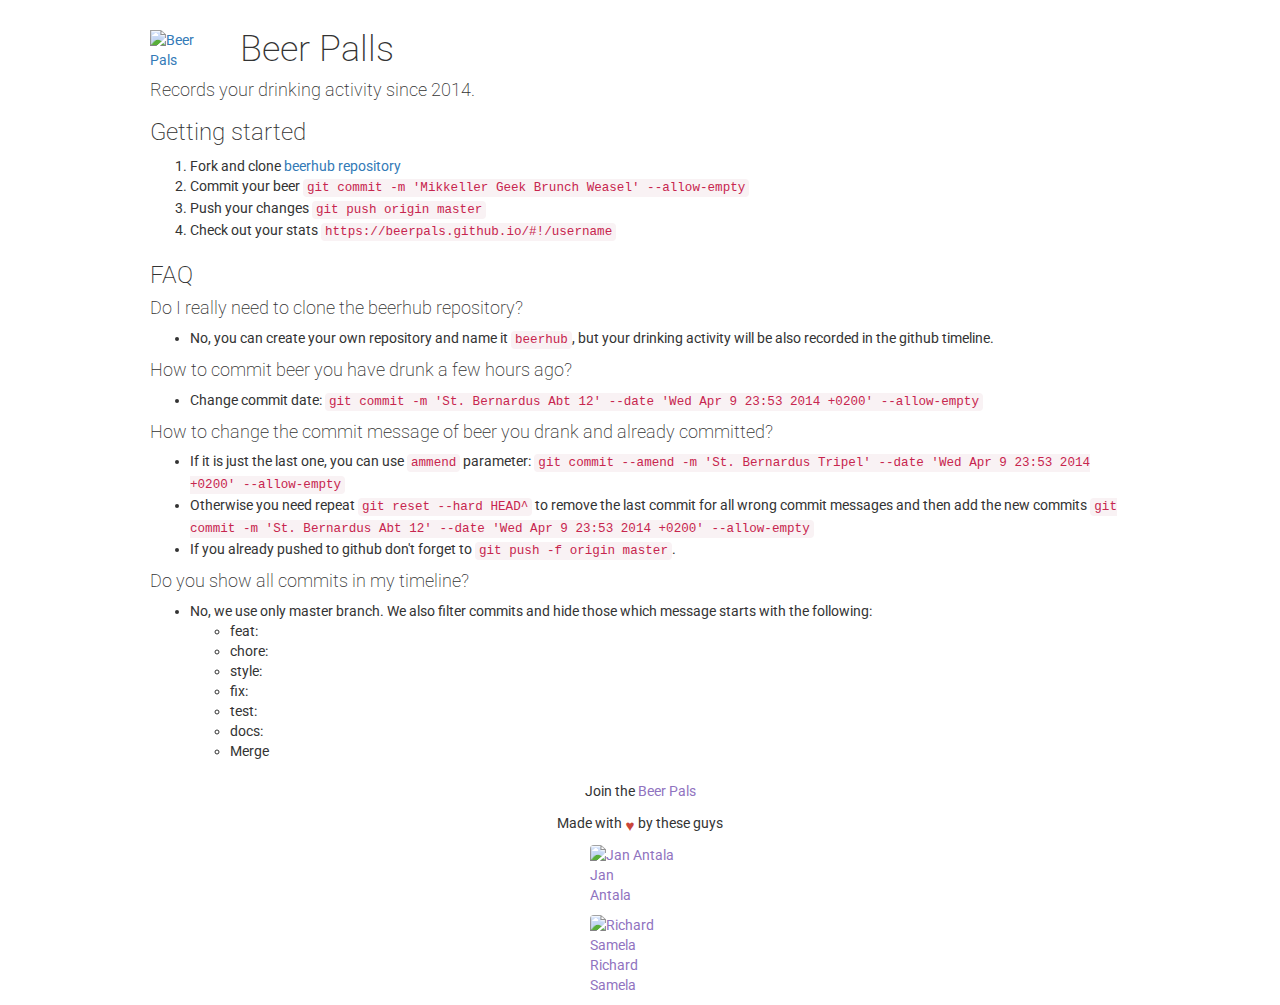
==== index.html @ 0311824c "feat: set min-height for beerhun elements" ====
<!doctype html>
<html lang="en">
<head>
  <meta charset="utf-8">
  <meta http-equiv="X-UA-Compatible" content="IE=edge,chrome=1">
  <meta name="viewport" content="width=device-width, initial-scale=1">
  <title>Beer Pals</title>
  <link rel="icon" type="image/png" href="img/logo.png">

  <link rel="stylesheet" href="//netdna.bootstrapcdn.com/bootstrap/3.2.0/css/bootstrap.min.css">
  <link rel="stylesheet" href="components/home/home.css">
  <link rel="stylesheet" href="components/beerhub/charts.css">
  <link rel="stylesheet" href="components/beerhub/contributions.css">
  <style>

    [ng-cloak] { display: none; }
    html, body { 
      font-family: 'Roboto', helvetica, arial, sans-serif;
      padding: 0;
      margin: 0;
      height: 100%;
    }

    * {
      -webkit-box-sizing: border-box;
      -moz-box-sizing: border-box;
      box-sizing: border-box;
    }

    h1, h2, h3, h4 {
      font-weight: 200;
    }

    .github-link {
      font-size: 0.5em;
    }

    .subtitle {
      padding: 0 10px;
    }

    .body {
      margin: 0 auto;
      width: 100%;
      max-width: 1000px;
      min-height: 600px;
      padding: 10px;
    }

    .beerhub-nav {
      margin-bottom: 20px;
    }

    .logo {
      float: left;
      margin-right: 20px;
      max-width: 70px;
    }

    .chart-view {
      height: 280px;
    }

    .contribution-activity {
      min-height: 300px;
    }

    .credits ul {
      list-style: none;
      text-decoration: none;
      padding: 0;
      width: 100px;
      margin: 0 auto;
      padding: 10px auto;
    }

    .credits li {
      display: inline-block;
      text-align: left;
      width: 100px;
    }

    .credits a {
      color: rgb(144, 115, 192);
    }

    .credits li img {
      border-radius: 4px;
      float: left;
      margin-right: 10px;
    }

    .love {
      font-family: sans-serif;
      display: inline-block;
      position: relative;
      top: .2em;
      font-size: 1.2em;
      color: rgb(201, 70, 59);
      -webkit-transform: scale(.9);
      -moz-transform: scale(.9);
      transform: scale(.9);
      -webkit-animation: love .5s infinite linear alternate-reverse;
      -moz-animation: love .5s infinite linear alternate-reverse;
      animation: love .5s infinite linear alternate-reverse;
    }

    @-webkit-keyframes love {
      to {
        -webkit-transform: scale(1.4);
        transform: scale(1.4);
      }
    }

    @-moz-keyframes love {
      to {
        -moz-transform: scale(1.4);
        transform: scale(1.4);
      }
    }

    @keyframes love {
      to {
        -webkit-transform: scale(1.4);
        -moz-transform: scale(1.4);
        transform: scale(1.4);
      }
    }

    </style>
</head>

<script type="text/javascript" src="bower_components/angular/angular.min.js"></script>
<script type="text/javascript" src="bower_components/angular-route/angular-route.min.js"></script>
<script type="text/javascript" src="bower_components/lodash/dist/lodash.min.js"></script>
<script type="text/javascript" src="bower_components/angular-bootstrap/ui-bootstrap-tpls.min.js"></script>

<script type="text/javascript" src="app.js"></script>
<script type="text/javascript" src="components/home/controller.js"></script>
<script type="text/javascript" src="components/beerhub/controller.js"></script>

<body class="container" ng-app="BeerPallsApp">

<div ng-view="" class="body">

</div>

<footer class="credits">
  <p class="text-center">Join the <a href="/" title="Beer Pals">Beer Pals</a></p>
  <p class="text-center">Made with <span class="love">♥</span> by these guys</p>
  <ul>
    <li>
      <p>
        <a href="/#!/janantala" title="Jan Antala">
          <img src="https://avatars.githubusercontent.com/u/840789?size=40" alt="Jan Antala">
          <span>Jan <br>Antala</span>
        </a>
      </p>
    </li>
    <li>
      <p>
        <a href="/#!/feromakovi" title="Richard Samela">
          <img src="https://avatars.githubusercontent.com/u/805629?size=40" alt="Richard Samela">
          <span>Richard <br>Samela</span>
        </a>
      </p>
    </li>
  </ul>
  <p></p>
</footer>

<link href='http://fonts.googleapis.com/css?family=Roboto:300,400,700,300italic,400italic,500,500italic,700italic' rel='stylesheet' type='text/css'>

</body>
</html>
---- components/home/home.css ----
.author {
  display: block;
  width: 50%;
  padding: 10px;
  float: left;
  text-align: center;
}

.author-avatar {
  width: 100%;
  max-width: 100px;
}
---- components/beerhub/charts.css ----
.chart {
  margin: 25px auto;
}

.chart-last-year {  
  margin: 25px auto;
  position: relative;
  width: 960px;
  height: 105px;
}

.strike-number {
  margin: 10px auto;
}

.last-year-info {  
  overflow: hidden;
}

.last-year-strike {  
  width: 33%;
  float: left;
  padding: 5px;
}

.contribution-activity-beers {
  margin: 20px auto;
}

.flex-container {
  display: -webkit-flex;
  display: -moz-flex;
  display: -ms-flex;
  display: flex;
  -webkit-flex-flow: row wrap;
  -moz-flex-flow: row wrap;
  -ms-flex-flow: row wrap;
  -ms-flex-direction: row;
  -ms-flex-wrap: wrap;
  flex-flow: row wrap;
  -webkit-justify-content: center;
  -moz-justify-content: center;
  -ms-flex-pack:justify;
  -ms-justify-content:center;
  justify-content:center;
}

.flex-row {
  -webkit-flex: 0 0 auto;
  -moz-flex: 0 0 auto;
  -ms-flex: 0 0 auto;
  flex: 0 0 auto;
  width: 25px;
  text-align: center;
  border: 2px solid white;
}

.flex-row.title {
  text-align: right;
  padding-right: 15px;
  width: 100px;
}

.flex-row.text {
  font-size: 11px;
  font-weight: bold;
}
---- components/beerhub/contributions.css ----
.contributions {
  -webkit-transition: background-color 250ms linear;
  -moz-transition: background-color 250ms linear;
  -o-transition: background-color 250ms linear;
  -ms-transition: background-color 250ms linear;
  transition: background-color 250ms linear;
}

.contributions-none {
  background-color: rgb(240,240,240);
  border: 1px solid rgb(240,240,240);
}

.contributions-low {
  background-color: rgb(211,240,141);
  border: 1px solid rgb(211,240,141);
}

.contributions-medium {
  background-color: rgb(126,213,112);
  border: 1px solid rgb(126,213,112);
}

.contributions-high {
  background-color: rgb(0,182,75);
  border: 1px solid rgb(0,182,75);
}

.contributions-most {
  background-color: rgb(0,122,41);
  border: 1px solid rgb(0,122,41);
}

.contributions:hover,
.contributions-none:hover,
.contributions-low:hover,
.contributions-medium:hover,
.contributions-high:hover,
.contributions-most:hover {
  border: 1px solid rgb(80,80,80);
}

.contribution-last-year {
  position: absolute;
  width: 13px;
  height: 13px;
}

.contribution-activity {
  margin: 20px auto;
}

.contributions-day-0 { top: 0px; }
.contributions-day-1 { top: 15px; }
.contributions-day-2 { top: 30px; }
.contributions-day-3 { top: 45px; }
.contributions-day-4 { top: 60px; }
.contributions-day-5 { top: 75px; }
.contributions-day-6 { top: 90px; }

.contributions-week-0 { left: 80px; }
.contributions-week-1 { left: 95px; }
.contributions-week-2 { left: 110px; }
.contributions-week-3 { left: 125px; }
.contributions-week-4 { left: 140px; }
.contributions-week-5 { left: 155px; }
.contributions-week-6 { left: 170px; }
.contributions-week-7 { left: 185px; }
.contributions-week-8 { left: 200px; }
.contributions-week-9 { left: 215px; }
.contributions-week-10 { left: 230px; }
.contributions-week-11 { left: 245px; }
.contributions-week-12 { left: 260px; }
.contributions-week-13 { left: 275px; }
.contributions-week-14 { left: 290px; }
.contributions-week-15 { left: 305px; }
.contributions-week-16 { left: 320px; }
.contributions-week-17 { left: 335px; }
.contributions-week-18 { left: 350px; }
.contributions-week-19 { left: 365px; }
.contributions-week-20 { left: 380px; }
.contributions-week-21 { left: 395px; }
.contributions-week-22 { left: 410px; }
.contributions-week-23 { left: 425px; }
.contributions-week-24 { left: 440px; }
.contributions-week-25 { left: 455px; }
.contributions-week-26 { left: 470px; }
.contributions-week-27 { left: 485px; }
.contributions-week-28 { left: 500px; }
.contributions-week-29 { left: 515px; }
.contributions-week-30 { left: 530px; }
.contributions-week-31 { left: 545px; }
.contributions-week-32 { left: 560px; }
.contributions-week-33 { left: 575px; }
.contributions-week-34 { left: 590px; }
.contributions-week-35 { left: 605px; }
.contributions-week-36 { left: 620px; }
.contributions-week-37 { left: 635px; }
.contributions-week-38 { left: 650px; }
.contributions-week-39 { left: 665px; }
.contributions-week-40 { left: 680px; }
.contributions-week-41 { left: 695px; }
.contributions-week-42 { left: 710px; }
.contributions-week-43 { left: 725px; }
.contributions-week-44 { left: 740px; }
.contributions-week-45 { left: 755px; }
.contributions-week-46 { left: 770px; }
.contributions-week-47 { left: 785px; }
.contributions-week-48 { left: 800px; }
.contributions-week-49 { left: 815px; }
.contributions-week-50 { left: 830px; }
.contributions-week-51 { left: 845px; }
.contributions-week-52 { left: 860px; }
.contributions-week-53 { left: 875px; }
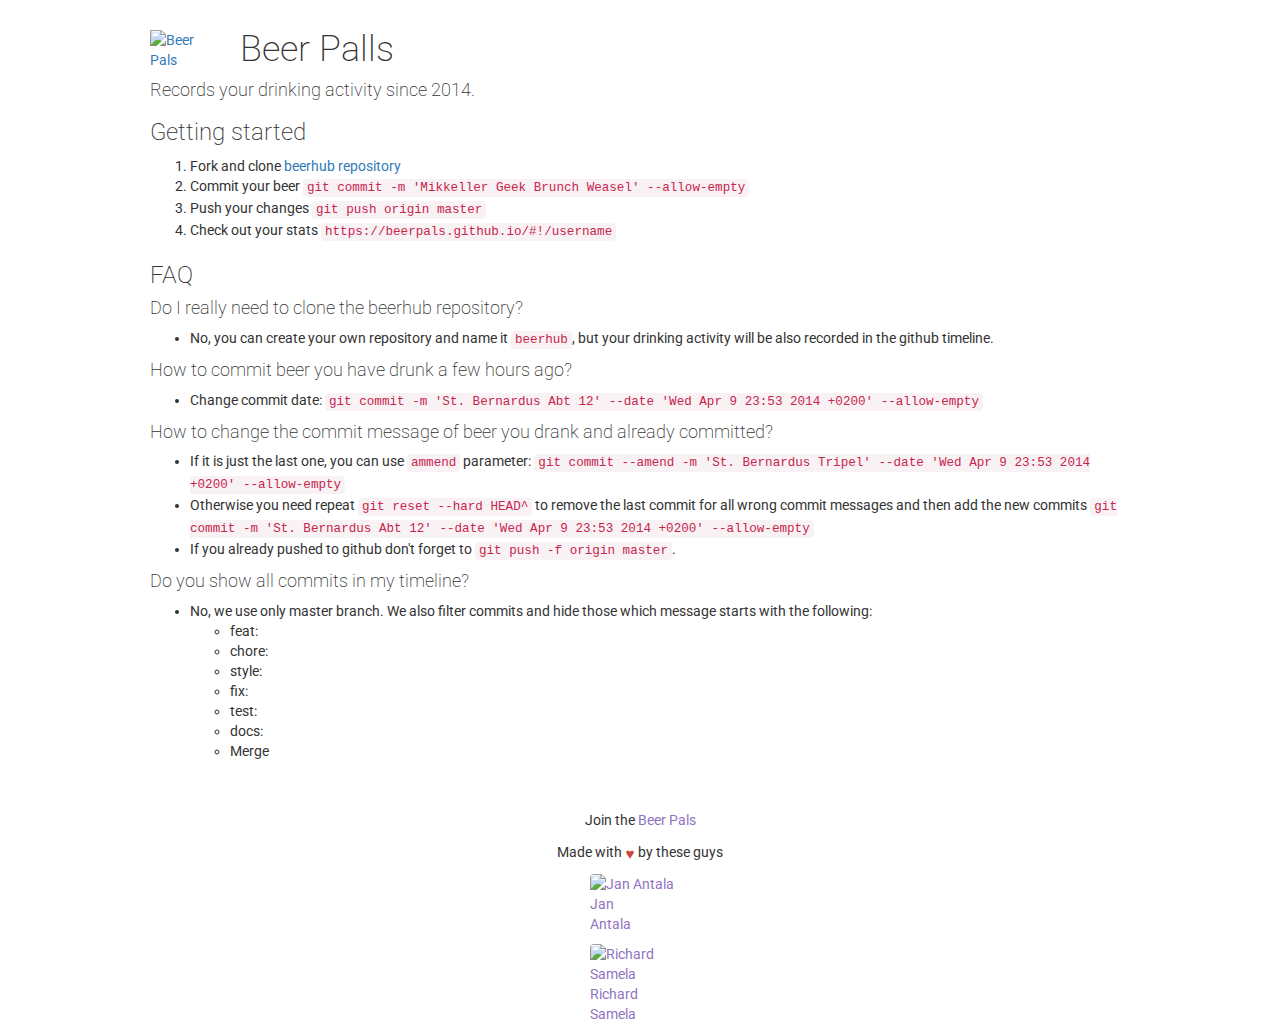
==== commit 3cc11252: "feat: set min height for the content" ====
--- a/index.html
+++ b/index.html
@@ -39,11 +39,14 @@
       padding: 0 10px;
     }
 
+    .content {
+      min-height: 810px;
+    }
+
     .body {
       margin: 0 auto;
       width: 100%;
       max-width: 1000px;
-      min-height: 600px;
       padding: 10px;
     }
 
@@ -141,8 +144,10 @@
 
 <body class="container" ng-app="BeerPallsApp">
 
-<div ng-view="" class="body">
+<div class="content">
+  <section ng-view="" class="body">
 
+  </section>
 </div>
 
 <footer class="credits">
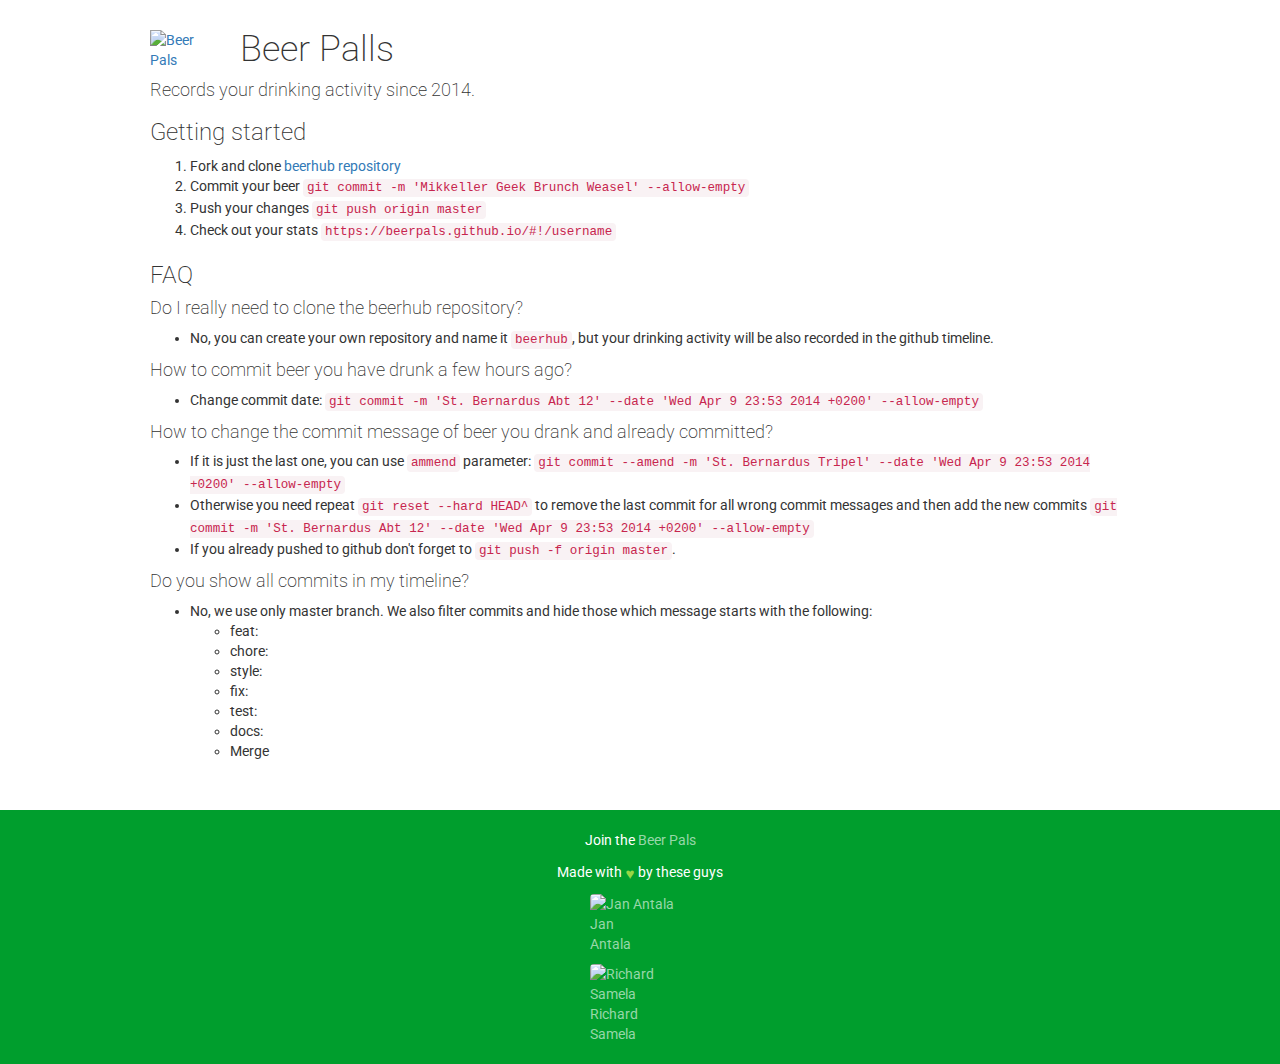
==== commit b65a364f: "feat: style credits" ====
--- a/index.html
+++ b/index.html
@@ -68,6 +68,12 @@
       min-height: 300px;
     }
 
+    .credits {
+      background: rgb(0,158,45);
+      padding-top: 20px;
+      color: rgb(255,255,255);
+    }
+
     .credits ul {
       list-style: none;
       text-decoration: none;
@@ -84,7 +90,7 @@
     }
 
     .credits a {
-      color: rgb(144, 115, 192);
+      color: rgb(151,215,169);
     }
 
     .credits li img {
@@ -99,7 +105,7 @@
       position: relative;
       top: .2em;
       font-size: 1.2em;
-      color: rgb(201, 70, 59);
+      color: rgb(151,215,69);
       -webkit-transform: scale(.9);
       -moz-transform: scale(.9);
       transform: scale(.9);
@@ -142,15 +148,20 @@
 <script type="text/javascript" src="components/home/controller.js"></script>
 <script type="text/javascript" src="components/beerhub/controller.js"></script>
 
-<body class="container" ng-app="BeerPallsApp">
+<body ng-app="BeerPallsApp">
 
-<div class="content">
+<div>
+  
+<div class="content" class="container">
   <section ng-view="" class="body">
 
   </section>
 </div>
 
+</div>
+
 <footer class="credits">
+  <div class="container">    
   <p class="text-center">Join the <a href="/" title="Beer Pals">Beer Pals</a></p>
   <p class="text-center">Made with <span class="love">♥</span> by these guys</p>
   <ul>
@@ -172,6 +183,7 @@
     </li>
   </ul>
   <p></p>
+  </div>
 </footer>
 
 <link href='http://fonts.googleapis.com/css?family=Roboto:300,400,700,300italic,400italic,500,500italic,700italic' rel='stylesheet' type='text/css'>
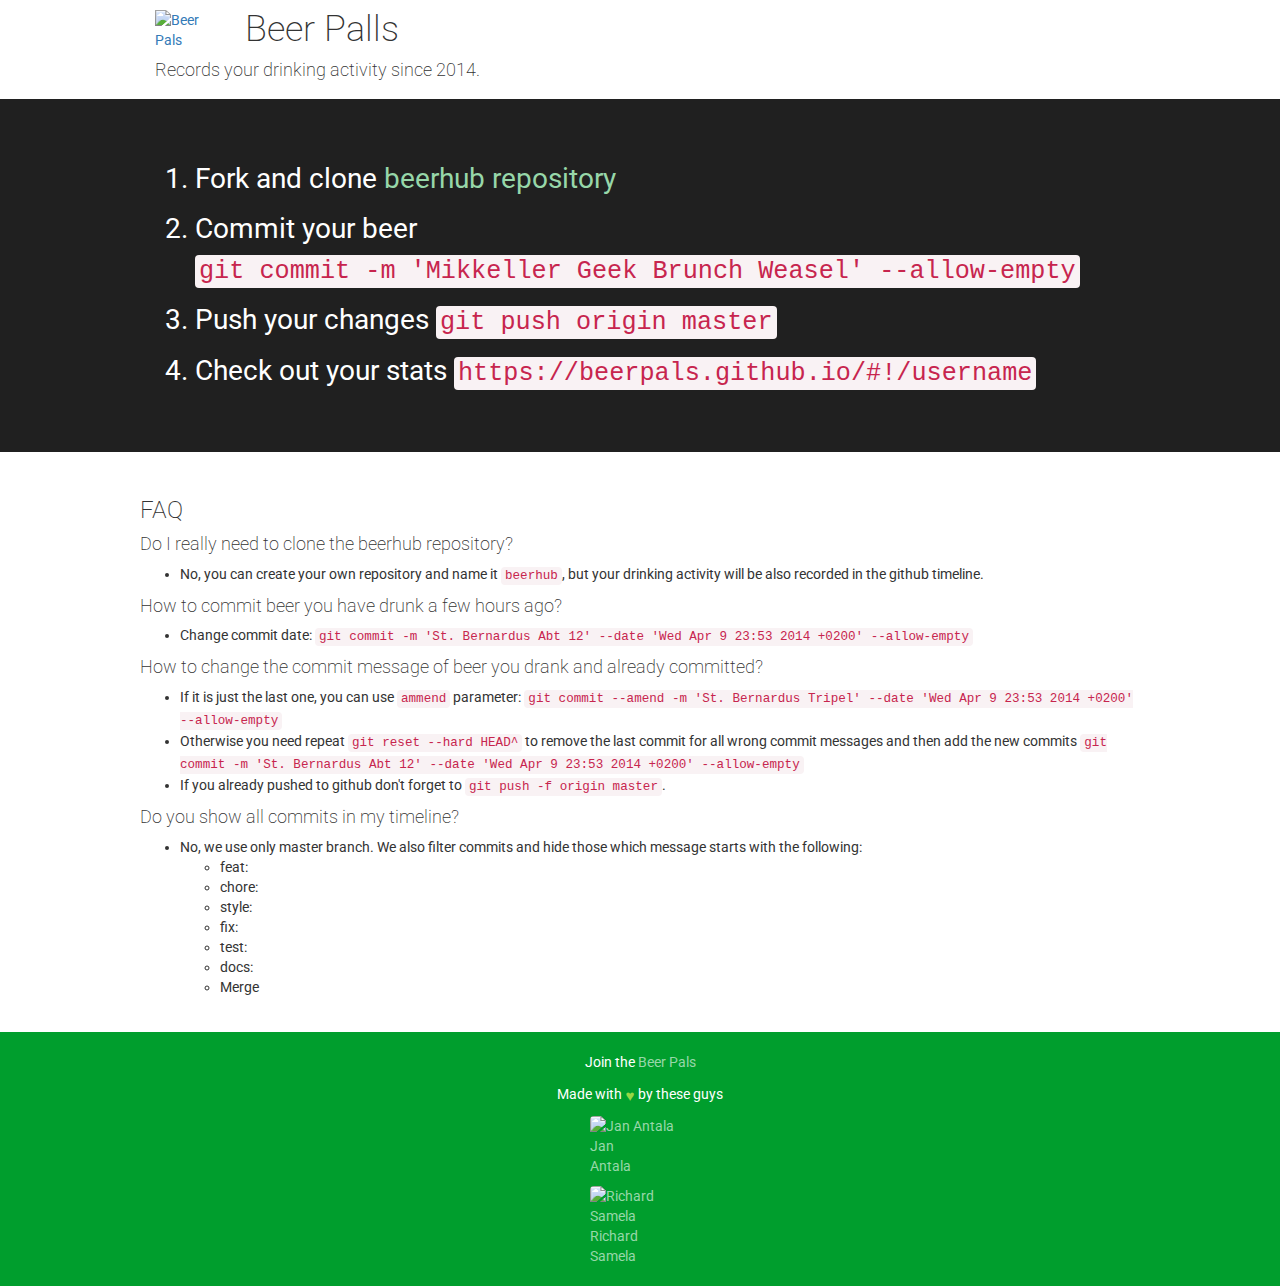
==== commit 343044fc: "feat: style home view" ====
--- a/index.html
+++ b/index.html
@@ -46,12 +46,19 @@
     .body {
       margin: 0 auto;
       width: 100%;
+    }
+
+    .container {
       max-width: 1000px;
-      padding: 10px;
     }
 
     .beerhub-nav {
+      padding-top: 10px;
       margin-bottom: 20px;
+    }
+
+    .beerhub-nav h1 {
+      margin-top: 0;
     }
 
     .logo {
@@ -152,7 +159,7 @@
 
 <div>
   
-<div class="content" class="container">
+<div class="content">
   <section ng-view="" class="body">
 
   </section>
--- a/components/home/home.css
+++ b/components/home/home.css
@@ -1,3 +1,23 @@
+.starting {
+  font-size: 28px;
+  padding: 50px 10px;
+
+  background: rgb(32,32,32);
+  color: rgb(255,255,255);
+}
+
+.starting a {
+  color: rgb(151,215,169);
+}
+
+.starting li {
+  margin: 10px auto;
+}
+
+.faq {
+  padding: 25px 0;
+}
+
 .author {
   display: block;
   width: 50%;
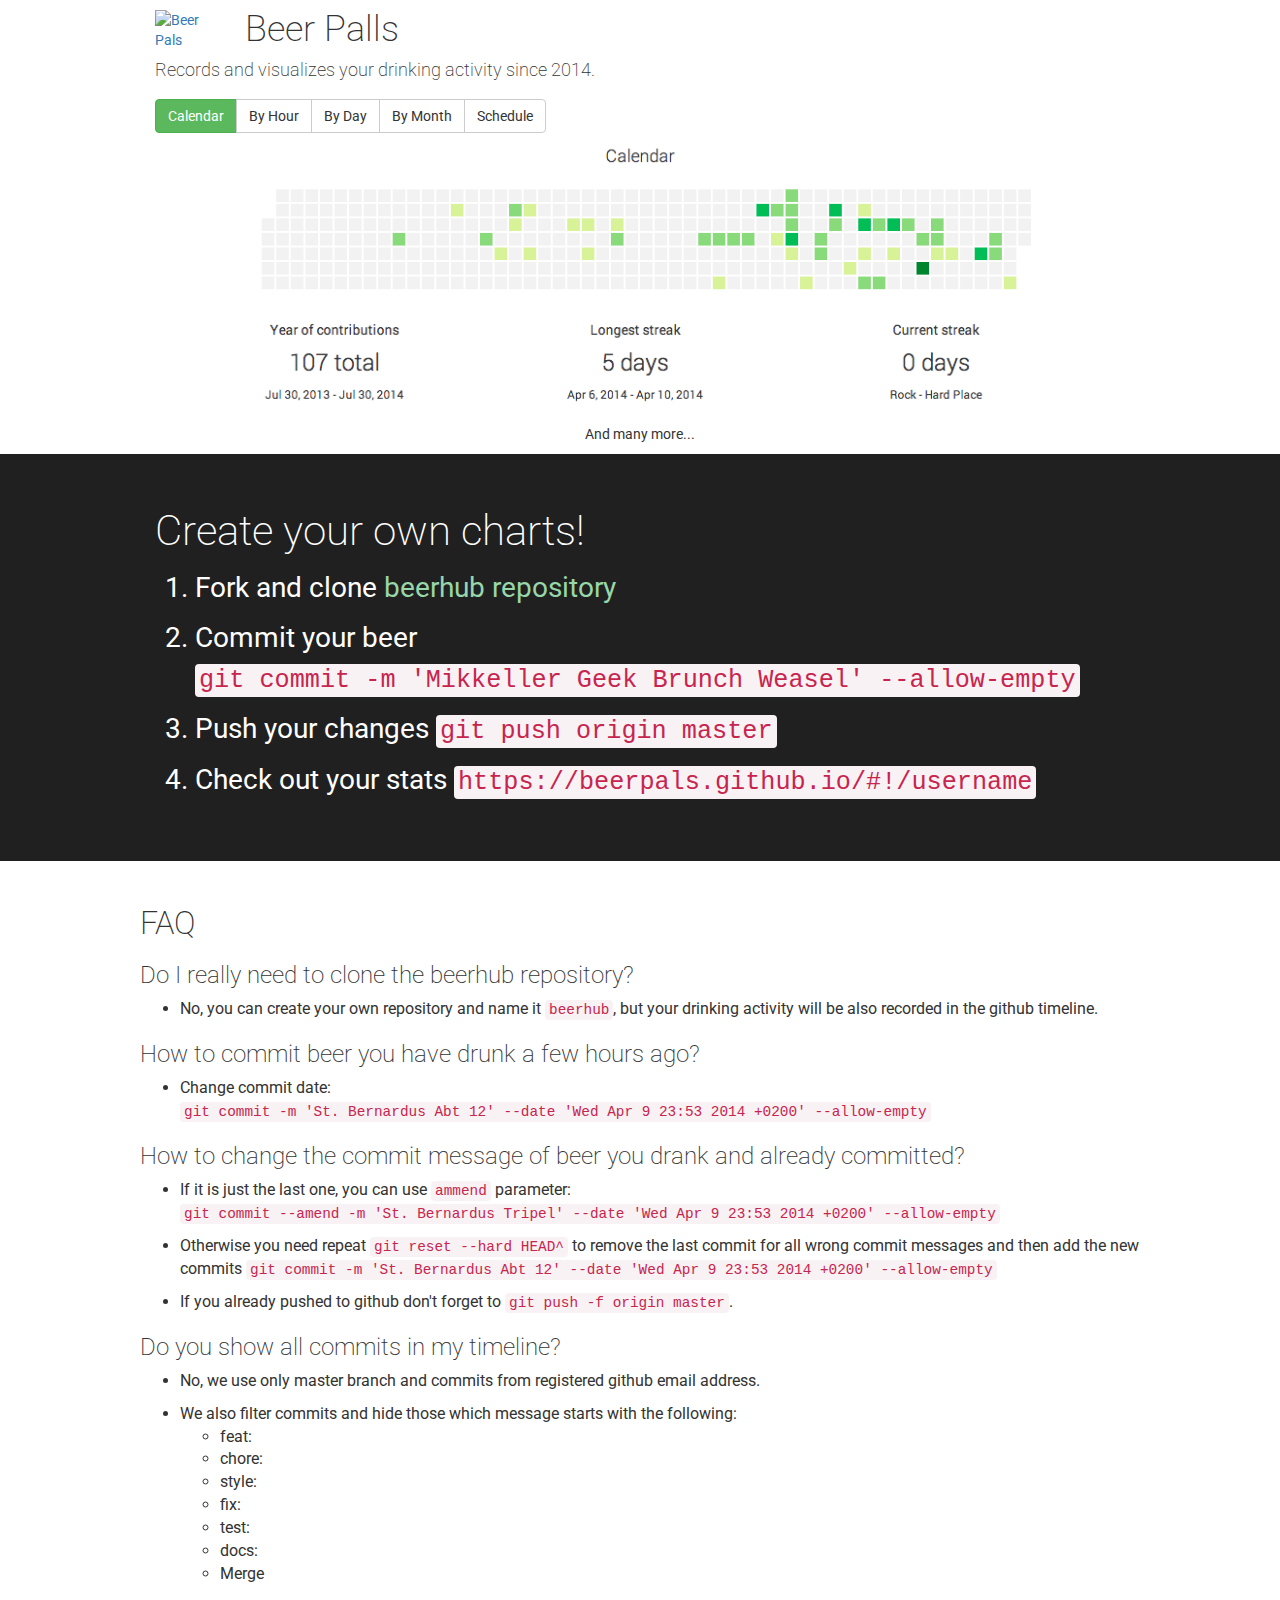
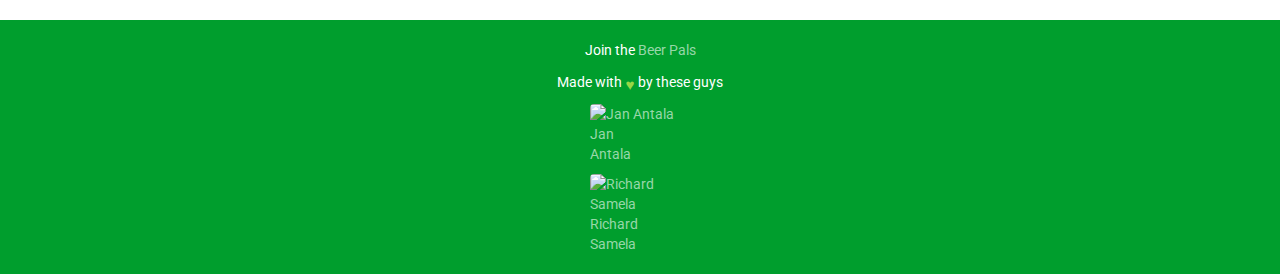
==== commit 49f8df7a: "feat: add favicon" ====
--- a/index.html
+++ b/index.html
@@ -5,7 +5,7 @@
   <meta http-equiv="X-UA-Compatible" content="IE=edge,chrome=1">
   <meta name="viewport" content="width=device-width, initial-scale=1">
   <title>Beer Pals</title>
-  <link rel="icon" type="image/png" href="img/logo.png">
+  <link rel="icon" type="image/png" href="https://avatars0.githubusercontent.com/u/7156899">
 
   <link rel="stylesheet" href="//netdna.bootstrapcdn.com/bootstrap/3.2.0/css/bootstrap.min.css">
   <link rel="stylesheet" href="components/home/home.css">
--- a/components/home/home.css
+++ b/components/home/home.css
@@ -1,9 +1,19 @@
+.promo-image {
+  max-width: 100%;
+}
+
 .starting {
   font-size: 28px;
   padding: 50px 10px;
 
   background: rgb(32,32,32);
   color: rgb(255,255,255);
+}
+
+.starting-header {
+  font-size: 42px;
+  line-height: 54px;
+  margin-top: 0;
 }
 
 .starting a {
@@ -29,4 +39,18 @@
 .author-avatar {
   width: 100%;
   max-width: 100px;
+}
+
+.faq-h3 {
+  font-size: 32px;
+}
+
+.faq-h4 {
+  font-size: 24px;
+  margin-top: 20px;
+}
+
+.faq-li {
+  font-size: 16px;
+  margin: 10px auto;
 }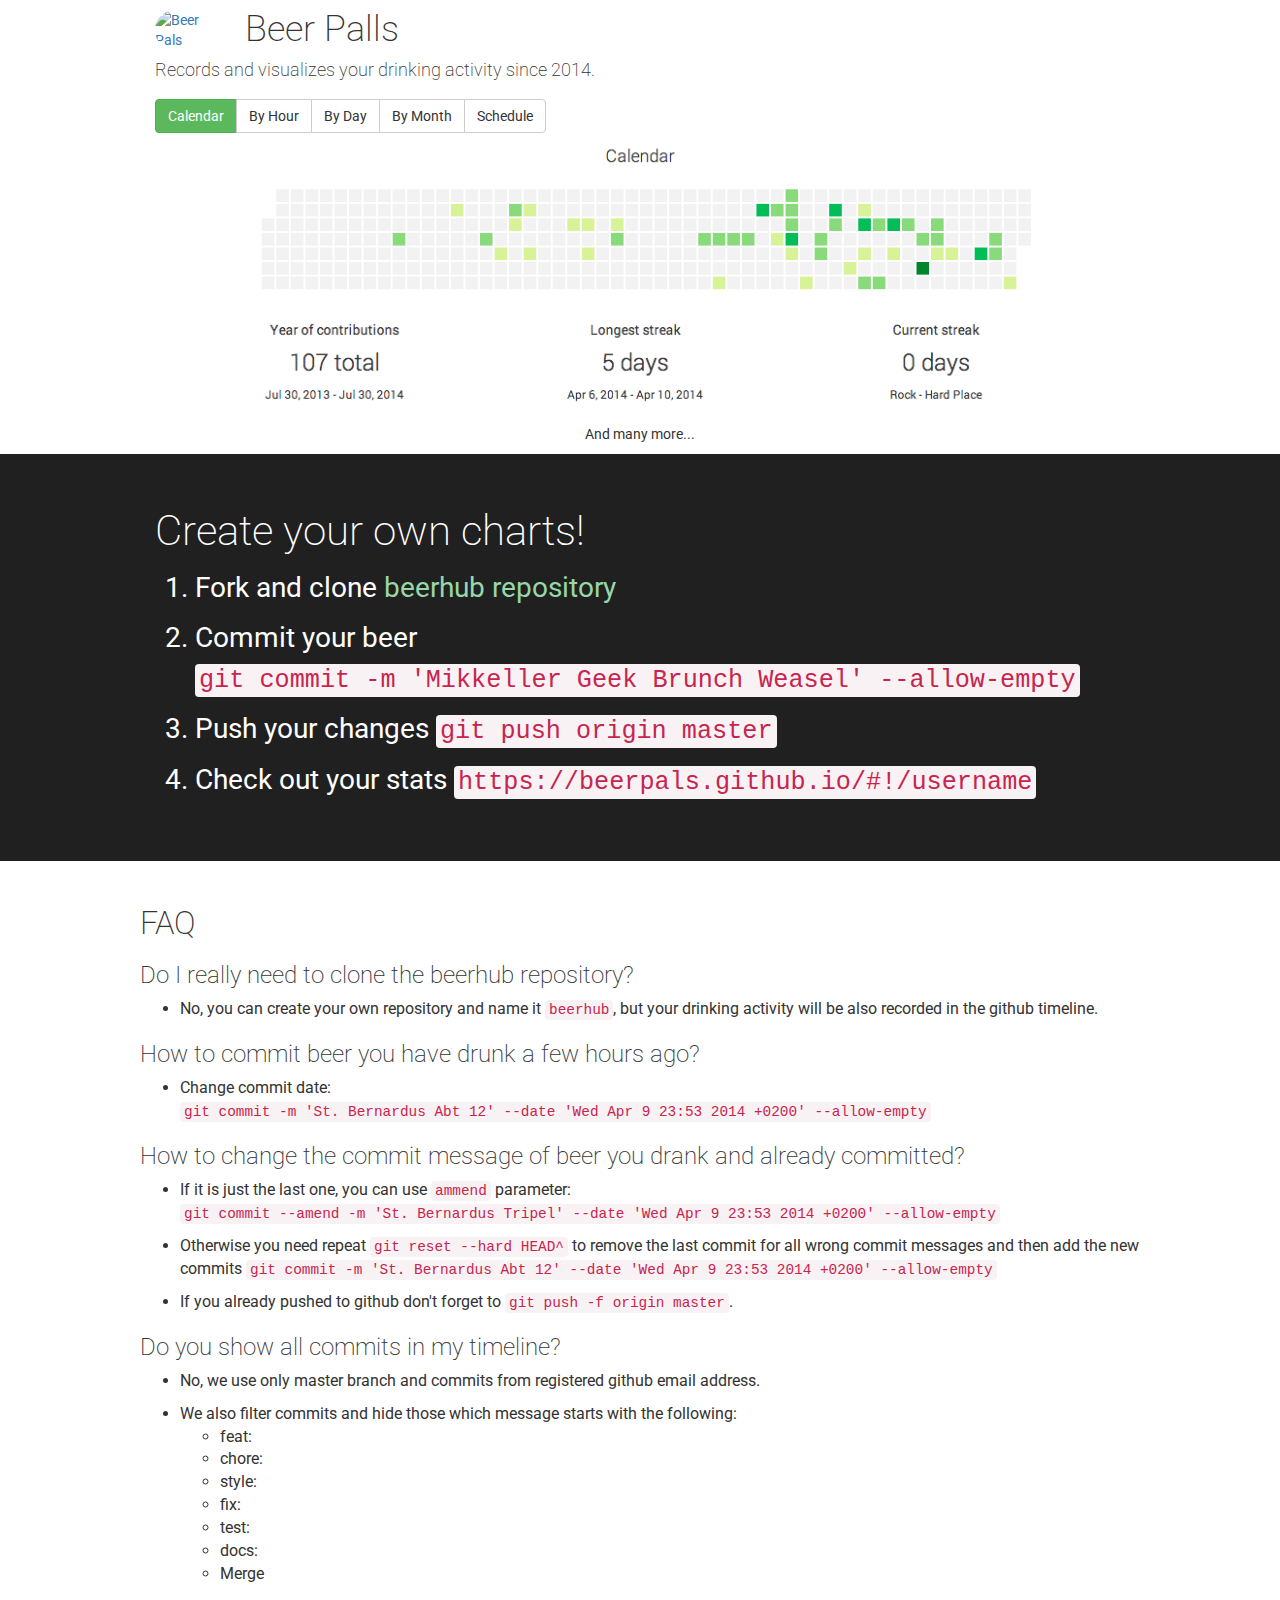
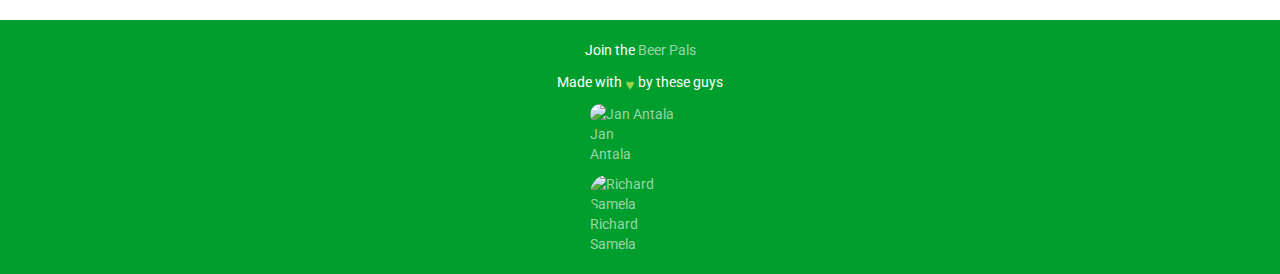
==== commit bd277cab: "feat: make logo img round" ====
--- a/index.html
+++ b/index.html
@@ -65,6 +65,7 @@
       float: left;
       margin-right: 20px;
       max-width: 70px;
+      border-radius: 35px;
     }
 
     .chart-view {
@@ -101,7 +102,7 @@
     }
 
     .credits li img {
-      border-radius: 4px;
+      border-radius: 20px;
       float: left;
       margin-right: 10px;
     }
--- a/components/home/home.css
+++ b/components/home/home.css
@@ -1,3 +1,7 @@
+.promo {
+  min-height: 300px;
+}
+
 .promo-image {
   max-width: 100%;
 }
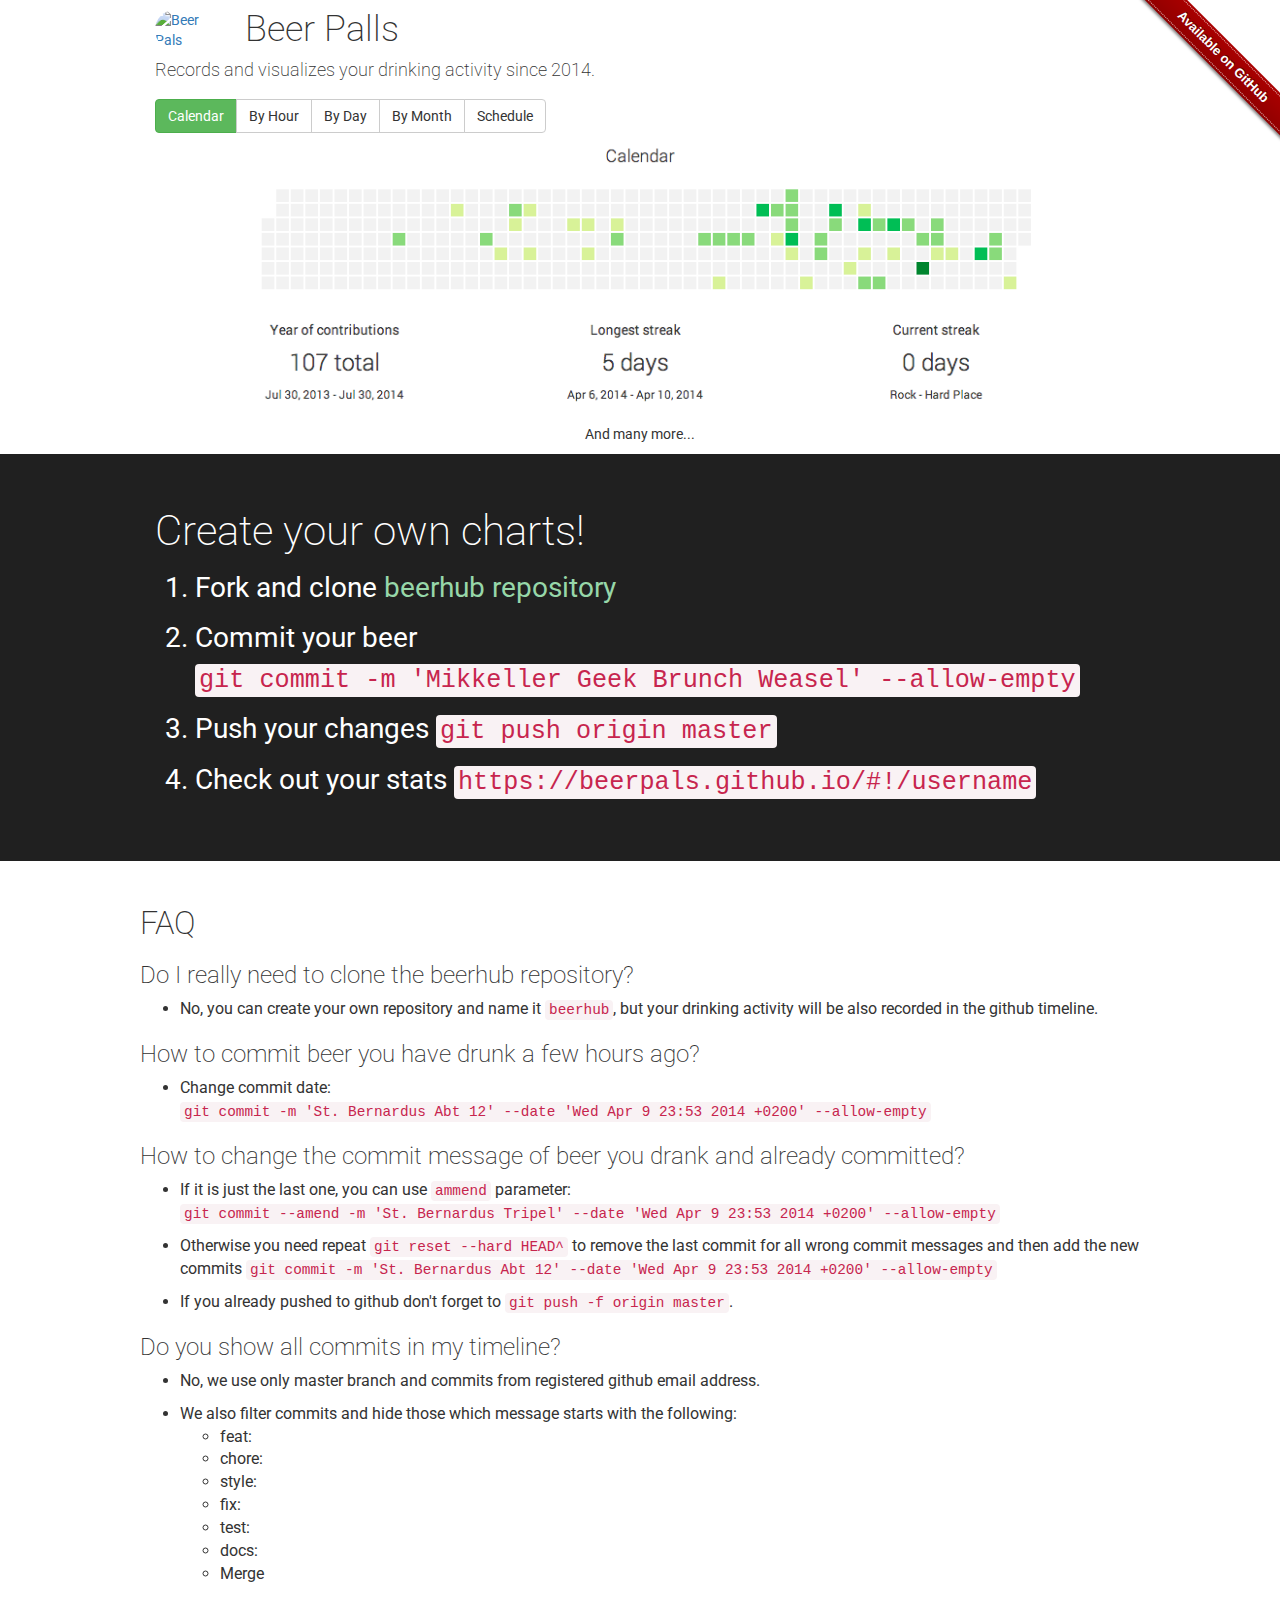
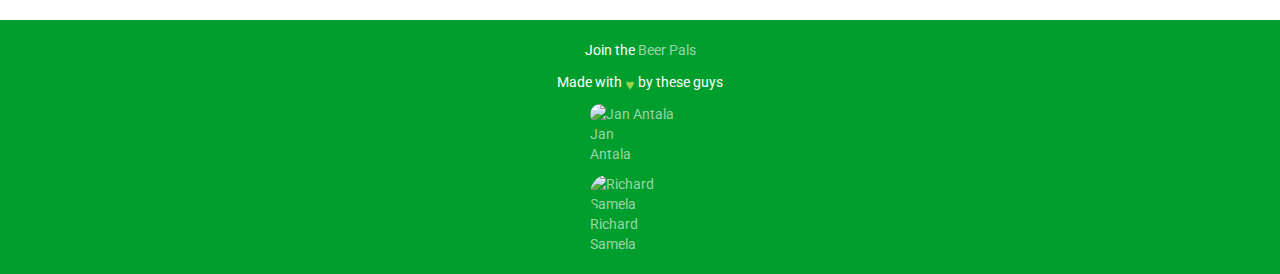
==== commit 7ce039d8: "feat: add Available on GitHub ribbon" ====
--- a/index.html
+++ b/index.html
@@ -143,7 +143,6 @@
         transform: scale(1.4);
       }
     }
-
     </style>
 </head>
 
@@ -157,6 +156,14 @@
 <script type="text/javascript" src="components/beerhub/controller.js"></script>
 
 <body ng-app="BeerPallsApp">
+
+<!-- TOP RIGHT RIBBON -->
+    <div class="github-fork-ribbon-wrapper right">
+        <div class="github-fork-ribbon">
+            <a href="https://github.com/beerpals/beerpals.github.io">Available on GitHub</a>
+        </div>
+    </div>
+    <!-- TOP RIGHT RIBBON -->
 
 <div>
   
@@ -195,6 +202,7 @@
 </footer>
 
 <link href='http://fonts.googleapis.com/css?family=Roboto:300,400,700,300italic,400italic,500,500italic,700italic' rel='stylesheet' type='text/css'>
+<link rel="stylesheet" href="bower_components/github-fork-ribbon-css/gh-fork-ribbon.css">
 
 </body>
 </html>--- a/bower_components/github-fork-ribbon-css/gh-fork-ribbon.css
+++ b/bower_components/github-fork-ribbon-css/gh-fork-ribbon.css
@@ -0,0 +1,140 @@
+/*!
+ * "Fork me on GitHub" CSS ribbon v0.1.1 | MIT License
+ * https://github.com/simonwhitaker/github-fork-ribbon-css
+*/
+
+/* Left will inherit from right (so we don't need to duplicate code) */
+.github-fork-ribbon {
+  /* The right and left classes determine the side we attach our banner to */
+  position: absolute;
+
+  /* Add a bit of padding to give some substance outside the "stitching" */
+  padding: 2px 0;
+
+  /* Set the base colour */
+  background-color: #a00;
+
+  /* Set a gradient: transparent black at the top to almost-transparent black at the bottom */
+  background-image: -webkit-gradient(linear, left top, left bottom, from(rgba(0, 0, 0, 0)), to(rgba(0, 0, 0, 0.15)));
+  background-image: -webkit-linear-gradient(top, rgba(0, 0, 0, 0), rgba(0, 0, 0, 0.15));
+  background-image: -moz-linear-gradient(top, rgba(0, 0, 0, 0), rgba(0, 0, 0, 0.15));
+  background-image: -ms-linear-gradient(top, rgba(0, 0, 0, 0), rgba(0, 0, 0, 0.15));
+  background-image: -o-linear-gradient(top, rgba(0, 0, 0, 0), rgba(0, 0, 0, 0.15));
+  background-image: linear-gradient(to bottom, rgba(0, 0, 0, 0), rgba(0, 0, 0, 0.15));
+
+  /* Add a drop shadow */
+  -webkit-box-shadow: 0 2px 3px 0 rgba(0, 0, 0, 0.5);
+  -moz-box-shadow: 0 2px 3px 0 rgba(0, 0, 0, 0.5);
+  box-shadow: 0 2px 3px 0 rgba(0, 0, 0, 0.5);
+
+  /* Set the font */
+  font: 700 13px "Helvetica Neue", Helvetica, Arial, sans-serif;
+
+  z-index: 9999;
+  pointer-events: auto;
+}
+
+.github-fork-ribbon a,
+.github-fork-ribbon a:hover {
+  /* Set the text properties */
+  color: #fff;
+  text-decoration: none;
+  text-shadow: 0 -1px rgba(0, 0, 0, 0.5);
+  text-align: center;
+
+  /* Set the geometry. If you fiddle with these you'll also need
+     to tweak the top and right values in .github-fork-ribbon. */
+  width: 200px;
+  line-height: 20px;
+
+  /* Set the layout properties */
+  display: inline-block;
+  padding: 2px 0;
+
+  /* Add "stitching" effect */
+  border-width: 1px 0;
+  border-style: dotted;
+  border-color: #fff;
+  border-color: rgba(255, 255, 255, 0.7);
+}
+
+.github-fork-ribbon-wrapper {
+  width: 150px;
+  height: 150px;
+  position: absolute;
+  overflow: hidden;
+  top: 0;
+  z-index: 9999;
+  pointer-events: none;
+}
+
+.github-fork-ribbon-wrapper.fixed {
+  position: fixed;
+}
+
+.github-fork-ribbon-wrapper.left {
+  left: 0;
+}
+
+.github-fork-ribbon-wrapper.right {
+  right: 0;
+}
+
+.github-fork-ribbon-wrapper.left-bottom {
+  position: fixed;
+  top: inherit;
+  bottom: 0;
+  left: 0;
+}
+
+.github-fork-ribbon-wrapper.right-bottom {
+  position: fixed;
+  top: inherit;
+  bottom: 0;
+  right: 0;
+}
+
+.github-fork-ribbon-wrapper.right .github-fork-ribbon {
+  top: 42px;
+  right: -43px;
+
+  -webkit-transform: rotate(45deg);
+  -moz-transform: rotate(45deg);
+  -ms-transform: rotate(45deg);
+  -o-transform: rotate(45deg);
+  transform: rotate(45deg);
+}
+
+.github-fork-ribbon-wrapper.left .github-fork-ribbon {
+  top: 42px;
+  left: -43px;
+
+  -webkit-transform: rotate(-45deg);
+  -moz-transform: rotate(-45deg);
+  -ms-transform: rotate(-45deg);
+  -o-transform: rotate(-45deg);
+  transform: rotate(-45deg);
+}
+
+
+.github-fork-ribbon-wrapper.left-bottom .github-fork-ribbon {
+  top: 80px;
+  left: -43px;
+
+  -webkit-transform: rotate(45deg);
+  -moz-transform: rotate(45deg);
+  -ms-transform: rotate(45deg);
+  -o-transform: rotate(45deg);
+  transform: rotate(45deg);
+}
+
+.github-fork-ribbon-wrapper.right-bottom .github-fork-ribbon {
+  top: 80px;
+  right: -43px;
+
+  -webkit-transform: rotate(-45deg);
+  -moz-transform: rotate(-45deg);
+  -ms-transform: rotate(-45deg);
+  -o-transform: rotate(-45deg);
+  transform: rotate(-45deg);
+}
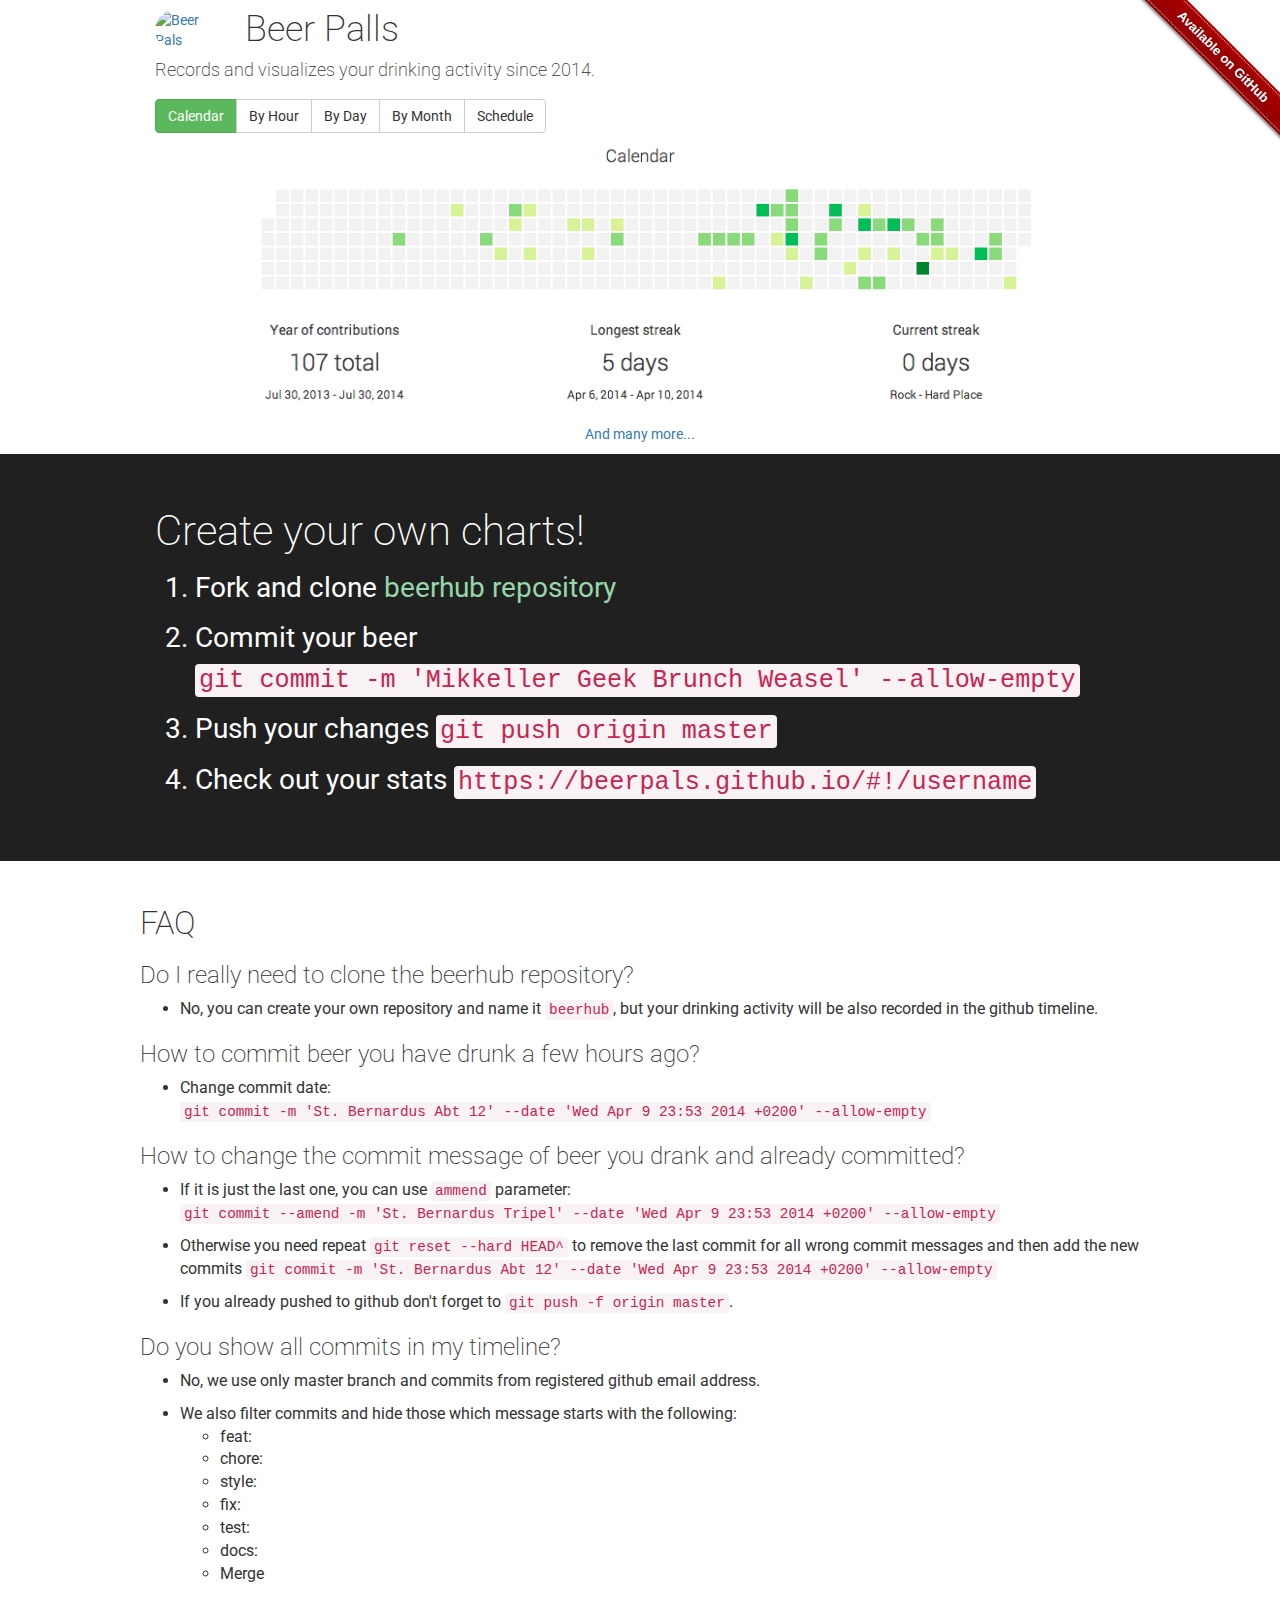
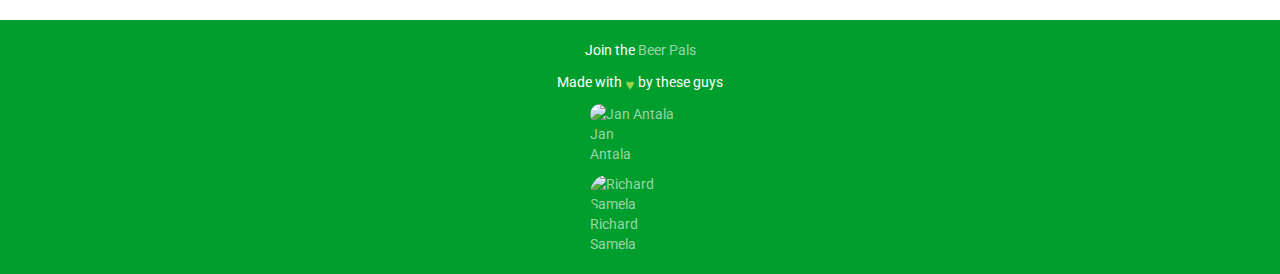
==== commit 9a90fa83: "feat: add google analytics" ====
--- a/index.html
+++ b/index.html
@@ -204,5 +204,15 @@
 <link href='http://fonts.googleapis.com/css?family=Roboto:300,400,700,300italic,400italic,500,500italic,700italic' rel='stylesheet' type='text/css'>
 <link rel="stylesheet" href="bower_components/github-fork-ribbon-css/gh-fork-ribbon.css">
 
+<script>
+  (function(i,s,o,g,r,a,m){i['GoogleAnalyticsObject']=r;i[r]=i[r]||function(){
+  (i[r].q=i[r].q||[]).push(arguments)},i[r].l=1*new Date();a=s.createElement(o),
+  m=s.getElementsByTagName(o)[0];a.async=1;a.src=g;m.parentNode.insertBefore(a,m)
+  })(window,document,'script','//www.google-analytics.com/analytics.js','ga');
+
+  ga('create', 'UA-54105372-1', 'auto');
+  ga('send', 'pageview');
+</script>
+
 </body>
 </html>